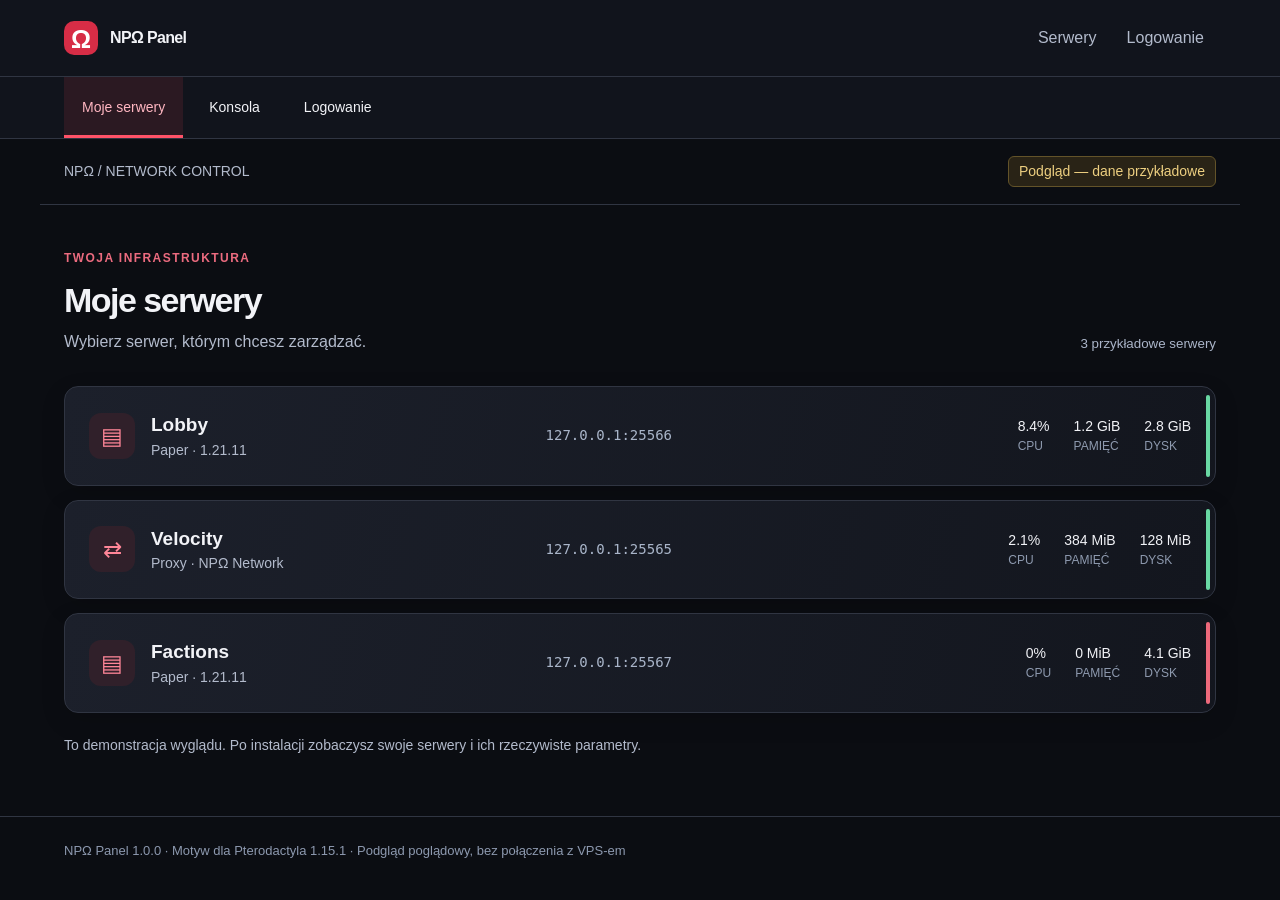
==== preview/index.html @ 843aedba "feat: add NPΩ theme, reversible installer and preview for Pterodactyl 1.15.1" ====
<!doctype html>
<html lang="pl"><head><meta charset="utf-8"><meta name="viewport" content="width=device-width,initial-scale=1"><title>NPΩ Panel — podgląd motywu</title><link rel="icon" href="../assets/logo.svg"><link rel="stylesheet" href="../assets/npomega.css">
<style>
*{box-sizing:border-box}body{margin:0;font-size:16px;line-height:1.5}a{color:inherit;text-decoration:none}button,input{font:inherit}button{cursor:pointer}.wrap{max-width:1200px;margin:auto;padding:0 24px}.top{display:flex;align-items:center;justify-content:space-between;gap:10px}.tools{display:flex;gap:6px;align-items:center}.tools a{padding:12px;color:#b3bbcc;border-radius:8px}#logo{min-width:max-content}#logo a{padding:0}.np-subnav>div{display:flex;gap:8px;align-items:stretch;overflow:auto;max-width:1200px;margin:auto;padding:0 24px}.np-subnav a{padding:20px 18px;white-space:nowrap}.demo{display:flex;justify-content:space-between;gap:12px;align-items:center;color:#b3bbcc;border-bottom:1px solid #303542;padding-top:17px;padding-bottom:17px;font-size:14px}.demo span{padding:4px 10px;border:1px solid #635329;border-radius:6px;color:#edcf80;background:#292316}main{padding-top:44px!important;padding-bottom:60px!important}.eyebrow{color:#ec6b7f;font-size:12px;letter-spacing:.12em;font-weight:700}h1{font-size:34px;letter-spacing:-.045em;margin:8px 0 4px}h2{font-size:19px;margin:0 0 18px}p{margin:0;color:#b3bbcc}.heading{margin-bottom:32px;display:flex;justify-content:space-between;align-items:end;gap:18px}.heading small{color:#abb5c9}.server{display:grid;grid-template-columns:1.4fr 1fr 1fr;gap:16px;align-items:center;position:relative}.identity{display:flex;gap:16px;align-items:center}.identity strong{display:block;font-size:19px;font-weight:650}.identity p{font-size:14px}.icon{font-size:23px}.status-bar{position:absolute;top:8px;bottom:8px;background:#69d8a3;border-radius:4px}.server .usage{display:flex;gap:24px;font-size:14px;justify-content:end}.usage span{display:block;color:#8e9aaf;font-size:12px}.address{font-family:monospace;font-size:14px;color:#a9b5c9}.note{font-size:14px;margin-top:22px}.console-layout{display:grid;grid-template-columns:1fr 280px;gap:20px}.terminal,.stats{border:1px solid #303542;border-radius:12px;background:#14171f;padding:22px}.terminal .bar{border-bottom:1px solid #303542;padding-bottom:16px;display:flex;justify-content:space-between;font-size:14px}.pill{color:#77d9aa}.terminal pre{white-space:pre-wrap;overflow-wrap:anywhere;font:14px/1.9 Consolas,monospace;color:#c6d0df;min-height:260px}.terminal pre em{font-style:normal;color:#75cfa1}.terminal input{width:100%;padding:12px}.stats div{padding:14px 0;border-bottom:1px solid #303542}.stats small{display:block;color:#9da9bd}.stats strong{font-size:22px}.controls{display:flex;gap:8px;margin-top:20px;flex-wrap:wrap}.controls button{padding:10px 16px;border:1px solid #41495a;border-radius:8px;background:#242936;color:#fff}.controls button:first-child{background:#b9233b;border-color:#d9465b}.np-auth{max-width:700px;margin:40px auto}.np-auth h2{text-align:center;margin-bottom:24px}.np-auth form>div{display:flex;align-items:center;padding:30px;gap:28px}.fields{flex:1}.fields label{display:block;margin-bottom:8px}.fields input{width:100%;padding:12px;margin-bottom:22px}.fields button{padding:12px;width:100%}.fields a{display:block;text-align:center;font-size:14px;margin-top:20px}footer{border-top:1px solid #303542;padding:24px;color:#8d99af;font-size:13px}.hidden{display:none!important}.np-auth p{text-align:center;font-size:13px;margin-top:20px}@media(max-width:720px){.wrap{padding-left:16px;padding-right:16px}.tools a{padding:8px;font-size:14px}.demo{align-items:start;font-size:12px}.server{grid-template-columns:1fr}.server .usage{justify-content:start}.address{padding-left:62px}.heading{align-items:start;flex-direction:column}h1{font-size:29px}.console-layout{grid-template-columns:1fr}.np-auth form>div{flex-direction:column;padding:24px}.fields{width:100%}.np-subnav>div{padding:0 8px}.np-subnav a{padding:18px 14px}}
</style></head><body>
<header class="bg-neutral-900"><div class="wrap top"><div id="logo"><a href="#servers">NPΩ Panel</a></div><div class="tools"><a href="#servers">Serwery</a><a href="#login">Logowanie</a></div></div></header>
<nav class="np-subnav" aria-label="Podgląd widoków"><div><a href="#servers" data-tab="servers" class="active">Moje serwery</a><a href="#console" data-tab="console">Konsola</a><a href="#login" data-tab="login">Logowanie</a></div></nav>
<div class="wrap demo"><div>NPΩ / NETWORK CONTROL</div><span>Podgląd — dane przykładowe</span></div>
<main class="wrap">
<section id="servers"><div class="heading"><div><div class="eyebrow">TWOJA INFRASTRUKTURA</div><h1>Moje serwery</h1><p>Wybierz serwer, którym chcesz zarządzać.</p></div><small>3 przykładowe serwery</small></div>
<a class="server" href="/server/demo-lobby" data-console><div class="identity"><div class="icon">▤</div><div><strong>Lobby</strong><p>Paper · 1.21.11</p></div></div><div class="address">127.0.0.1:25566</div><div class="usage"><div>8.4%<span>CPU</span></div><div>1.2 GiB<span>PAMIĘĆ</span></div><div>2.8 GiB<span>DYSK</span></div></div><div class="status-bar"></div></a>
<a class="server" href="/server/demo-velocity" data-console><div class="identity"><div class="icon">⇄</div><div><strong>Velocity</strong><p>Proxy · NPΩ Network</p></div></div><div class="address">127.0.0.1:25565</div><div class="usage"><div>2.1%<span>CPU</span></div><div>384 MiB<span>PAMIĘĆ</span></div><div>128 MiB<span>DYSK</span></div></div><div class="status-bar"></div></a>
<a class="server" href="/server/demo-factions" data-console><div class="identity"><div class="icon">▤</div><div><strong>Factions</strong><p>Paper · 1.21.11</p></div></div><div class="address">127.0.0.1:25567</div><div class="usage"><div>0%<span>CPU</span></div><div>0 MiB<span>PAMIĘĆ</span></div><div>4.1 GiB<span>DYSK</span></div></div><div class="status-bar" style="background:#ed697b"></div></a>
<p class="note">To demonstracja wyglądu. Po instalacji zobaczysz swoje serwery i ich rzeczywiste parametry.</p></section>
<section id="console" class="hidden"><div class="heading"><div><div class="eyebrow">PRZYKŁADOWY SERWER</div><h1>Lobby</h1><p>Konsola serwera</p></div><small>Paper 1.21.11 · 127.0.0.1:25566</small></div><div class="console-layout"><div class="terminal"><div class="bar"><strong>Konsola</strong><span class="pill">Przykładowy log</span></div><pre>[16:24:01 INFO]: Starting minecraft server
[16:24:02 INFO]: Loading server properties
[16:24:02 INFO]: Default game type: SURVIVAL
[16:24:03 INFO]: Preparing level "world"
[16:24:05 INFO]: <em>Done (3.824s)! For help, type "help"</em>
[16:24:05 INFO]: Server permissions file is empty</pre><input aria-label="Komenda — podgląd" placeholder="Podgląd — wysyłanie komend wyłączone" disabled><div class="controls"><button disabled>Uruchom</button><button disabled>Restart</button><button disabled>Zatrzymaj</button></div></div><aside class="stats"><h2>Zasoby przykładowe</h2><div><small>PROCESOR</small><strong>8.4%</strong></div><div><small>PAMIĘĆ RAM</small><strong>1.2 / 2 GiB</strong></div><div><small>DYSK</small><strong>2.8 / 10 GiB</strong></div><p class="note">Przyciski działają dopiero w Twoim Pterodactylu.</p></aside></div></section>
<section id="login" class="hidden"><div class="np-auth"><h2>Zaloguj się do NPΩ</h2><form><div><img src="../assets/logo.svg" data-np-brand alt="NPΩ Panel"><div class="fields"><label for="username">Nazwa użytkownika lub e-mail</label><input id="username" placeholder="Podgląd — formularz wyłączony" disabled><label for="password">Hasło</label><input id="password" type="password" disabled><button type="submit" disabled>Zaloguj się</button><a href="#login" aria-disabled="true">Nie pamiętasz hasła?</a></div></div></form><p>Pterodactyl Software · motyw NPΩ</p></div></section>
</main><footer><div class="wrap">NPΩ Panel 1.0.0 · Motyw dla Pterodactyla 1.15.1 · Podgląd poglądowy, bez połączenia z VPS-em</div></footer>
<script>function show(){const key=['servers','console','login'].includes(location.hash.slice(1))?location.hash.slice(1):'servers';document.querySelectorAll('main>section').forEach(s=>s.classList.toggle('hidden',s.id!==key));document.querySelectorAll('[data-tab]').forEach(a=>{a.classList.toggle('active',a.dataset.tab===key);if(a.dataset.tab===key)a.setAttribute('aria-current','page');else a.removeAttribute('aria-current');});}document.querySelectorAll('[data-console]').forEach(a=>a.addEventListener('click',e=>{e.preventDefault();location.hash='console';}));window.addEventListener('hashchange',show);show();</script>
</body></html>
---- assets/npomega.css ----
/* NPΩ Panel 1.0.0 · Pterodactyl 1.15.1 */
:root { --np-bg:#0b0d12; --np-panel:#14171f; --np-raised:#1b1f29; --np-line:#303542; --np-text:#f2f3f7; --np-muted:#b3bbcc; --np-red:#d72d46; --np-bright:#ff5268; color-scheme:dark; }
html body { background:var(--np-bg)!important; color:var(--np-text)!important; font-family:Inter,"Segoe UI",Arial,sans-serif; }
body { min-height:100vh; }
::selection { background:#962238; color:white; }
body a { text-underline-offset:4px; }
body :is(a,button,input,select,textarea):focus-visible { outline:2px solid #ff7586!important; outline-offset:3px!important; }
body :is(button,[type=submit],a) { -webkit-tap-highlight-color:transparent; }
body button:disabled { opacity:.5; cursor:not-allowed; }
#logo a { color:var(--np-text)!important; font-weight:750; letter-spacing:-.04em; display:inline-flex; align-items:center; gap:12px; }
#logo a::before { content:'Ω'; display:inline-grid; place-items:center; width:34px; height:34px; border-radius:10px; background:var(--np-red); color:white; font-size:25px; font-weight:700; letter-spacing:0; }
body .bg-neutral-900:has(#logo) { background:#11141c!important; border-bottom:1px solid var(--np-line); box-shadow:0 3px 0 #a81d34!important; }
body .bg-neutral-900:has(#logo)>div { min-height:76px; }
body .bg-neutral-900:has(#logo) a.active { box-shadow:inset 0 -3px var(--np-bright)!important; }
body .bg-neutral-900:has(#logo) :is(a,button):hover { background:#20232d; }
body .np-subnav { background:#11141c!important; border-bottom:1px solid var(--np-line); box-shadow:none!important; }
body .np-subnav>div { min-height:60px; }
body .np-subnav a { font-size:14px; }
body .np-subnav a.active { background:#2b1922; color:#ffb6c1!important; box-shadow:inset 0 -3px var(--np-bright)!important; }
body a[href^='/server/']:has(>.status-bar) { background:linear-gradient(105deg,#1c202b,#13161e)!important; border:1px solid var(--np-line); border-radius:14px; padding:24px; margin-bottom:14px; box-shadow:0 8px 24px #0002; transition:border-color .15s,transform .15s; }
body a[href^='/server/']:has(>.status-bar):hover { border-color:#a8495a; transform:translateY(-2px); }
body a[href^='/server/']:has(>.status-bar) .icon { display:grid; place-items:center; min-width:46px; height:46px; border-radius:12px; background:#30202a; color:#ff8698; }
body a[href^='/server/']:has(>.status-bar)>.status-bar { width:4px; right:5px; }
body :is(input:not([type=checkbox]):not([type=radio]):not([type=file]),select,textarea):not(.xterm-helper-textarea) { background:#10131a!important; color:var(--np-text)!important; border:1px solid #41495a!important; border-radius:8px; }
body input::placeholder,body textarea::placeholder { color:#9aa5b9!important; opacity:1; }
body input[type=checkbox],body input[type=radio] { accent-color:var(--np-red); }
body .np-auth h2 { color:var(--np-text)!important; font-size:28px; font-weight:700; letter-spacing:-.035em; }
body .np-auth form>div:has(img) { background:var(--np-panel)!important; border:1px solid var(--np-line); border-top:3px solid var(--np-red); border-radius:18px; box-shadow:0 28px 90px #0007!important; }
body .np-auth label { color:#d6dbe7!important; font-size:14px!important; }
body .np-auth form button[type=submit] { background:var(--np-red)!important; color:white!important; border:1px solid #ec5268!important; border-radius:8px; font-weight:700; }
body .np-auth form button[type=submit]:hover { background:#b9233b!important; }
body .np-auth a { color:#d2a7b4!important; }
body .np-auth img[data-np-brand] { width:180px; max-width:100%; }
body .np-auth p { color:var(--np-muted); }
/* Legacy administration: preserve status/alert colours and layout behaviour. */
body.skin-blue .main-header .logo,body.skin-blue .main-header .navbar { background:#13161f!important; }
body.skin-blue .main-header { border-bottom:2px solid var(--np-red); }
body.skin-blue .main-header .logo { font-weight:750; letter-spacing:-.04em; }
body.skin-blue .main-header .logo span::before { content:'Ω'; color:#ff6076; margin-right:10px; }
body.skin-blue :is(.main-sidebar,.left-side) { background:#10131a; }
body.skin-blue .sidebar-menu>li.header { background:#10131a; color:#939eb4; font-size:12px; letter-spacing:.06em; padding:22px 18px 10px; }
body.skin-blue .sidebar a { color:#bac3d6; font-size:14px; }
body.skin-blue .sidebar-menu>li>a { padding:14px 18px; }
body.skin-blue .sidebar-menu>li:is(.active,:hover)>a { background:#291b25; color:#fff; border-left-color:var(--np-bright); }
body.skin-blue :is(.content-wrapper,.right-side) { background:var(--np-bg); }
body.skin-blue .content { padding:20px; }
body.skin-blue .content-header { padding:28px 20px 8px; }
body.skin-blue .content-header>h1 { font-weight:700; }
body.skin-blue .content-header>h1>small { color:var(--np-muted); }
body.skin-blue .box { background:var(--np-panel); border:1px solid var(--np-line); border-radius:12px; box-shadow:0 8px 24px #0002; }
body.skin-blue .box.box-primary { border-top:3px solid var(--np-red); }
body.skin-blue :is(.box-header,.box-body,.box-footer) { color:var(--np-text); }
body.skin-blue :is(.box-header.with-border,.box-footer) { border-color:var(--np-line); }
body.skin-blue .box-footer { background:#11151d; border-radius:0 0 12px 12px; }
body.skin-blue :is(.table>thead>tr>th,.table>tbody>tr>td,.table>tbody>tr>th) { border-color:var(--np-line); }
body.skin-blue .table-hover>tbody>tr:hover,body.skin-blue .table-striped>tbody>tr:nth-of-type(odd) { background:#20242e; }
body.skin-blue .table a { color:#ff9eb0; }
body.skin-blue :is(.help-block,.text-muted) { color:var(--np-muted); }
body.skin-blue .btn { border-radius:7px; }
body.skin-blue .btn-primary { background:#b9233b; border-color:#d9465b; color:white; }
body.skin-blue .btn-primary:hover { background:#9d1e33; }
body.skin-blue .btn-default { background:#262c38; border-color:#50596c; color:#fff; }
body.skin-blue :is(.modal-content,.dropdown-menu,.nav-tabs-custom) { background:var(--np-panel); color:var(--np-text); border:1px solid var(--np-line); }
body.skin-blue :is(.modal-header,.modal-footer,.nav-tabs-custom>.nav-tabs) { border-color:var(--np-line); }
body.skin-blue .nav-tabs-custom>.nav-tabs>li.active { border-top-color:var(--np-red); }
body.skin-blue .nav-tabs-custom>.nav-tabs>li>a { color:#c5cede; }
body.skin-blue .nav-tabs-custom>.nav-tabs>li.active>a,body.skin-blue .nav-tabs-custom>.tab-content { background:var(--np-panel); color:white; border-color:var(--np-line); }
body.skin-blue .dropdown-menu>li>a { color:#d8deea; }
body.skin-blue .dropdown-menu>li>a:hover { background:#303644; }
body.skin-blue :is(.select2-container--default .select2-selection--single,.select2-dropdown,.input-group-addon,.well,.list-group-item) { background:#161b24; color:#e2e7ef; border-color:var(--np-line); }
body.skin-blue .select2-container--default .select2-selection--single .select2-selection__rendered { color:#e2e7ef; }
body.skin-blue .main-footer { background:#11141c; border-color:var(--np-line); color:var(--np-muted); }
body.skin-blue .main-footer a { color:#ff9eb0; }
body.skin-blue .breadcrumb>li>a { color:#c1cadb; }
body.skin-blue .pagination>li>a,body.skin-blue .pagination>li>span { background:#1b202b; border-color:var(--np-line); color:#dce2ec; }
body.skin-blue .pagination>.active>a { background:#b9233b; border-color:#b9233b; }
@media(max-width:640px) {
  body .bg-neutral-900:has(#logo)>div { min-height:66px; }
  #logo a { font-size:18px; gap:7px; padding-left:12px; }
  #logo a::before { width:28px; height:28px; font-size:21px; }
  body .bg-neutral-900:has(#logo) #logo+div>a,body .bg-neutral-900:has(#logo) #logo+div>button,body .bg-neutral-900:has(#logo) .navigation-link { padding-left:11px!important; padding-right:11px!important; }
  body a[href^='/server/']:has(>.status-bar) { padding:18px; }
  body .np-auth img[data-np-brand] { width:110px; }
  body.skin-blue .content { padding:12px; }
}
@media(prefers-reduced-motion:reduce) { body a[href^='/server/']:has(>.status-bar) { transition:none; transform:none!important; } }
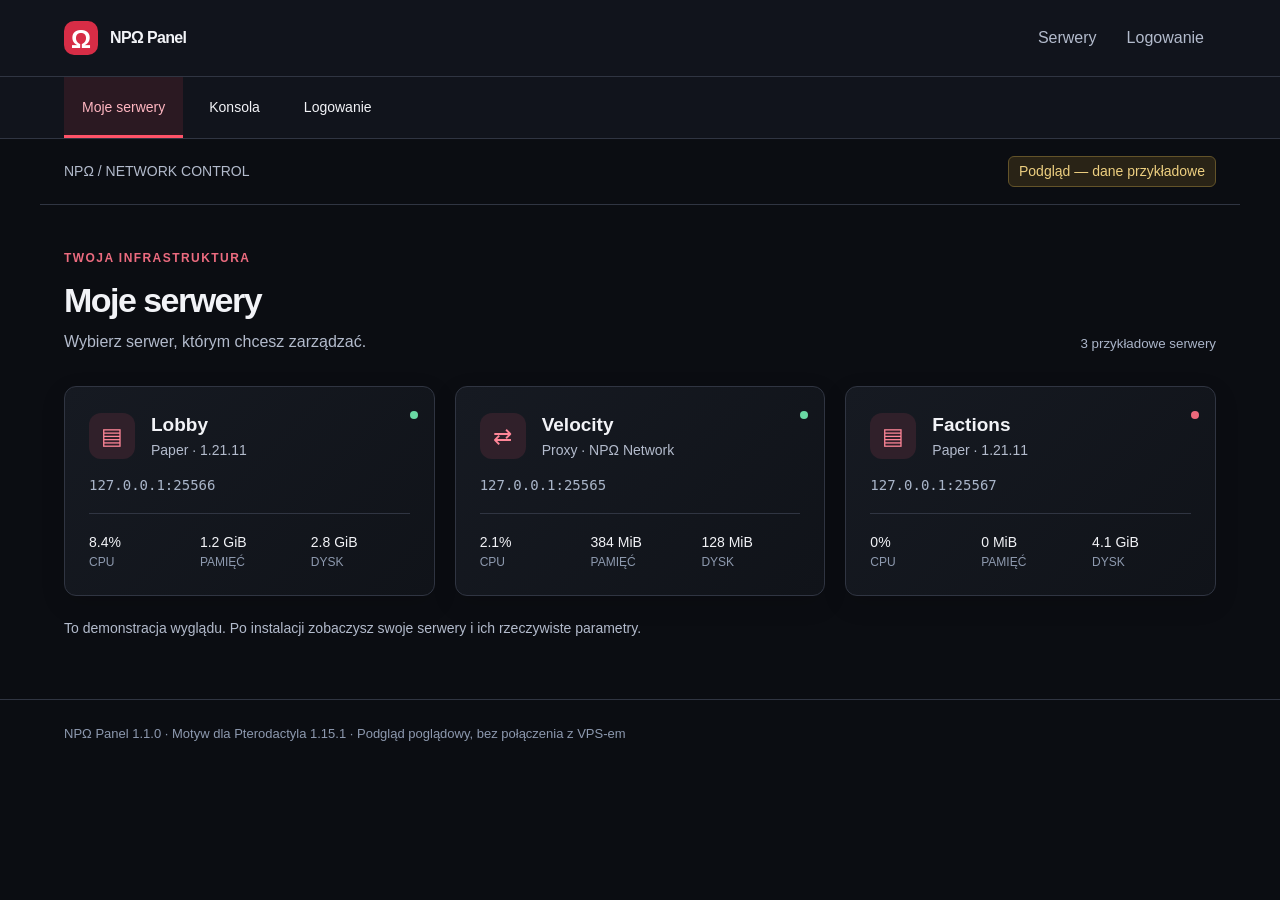
==== commit e9c58134: "feat: arrange live server cards in a responsive three-column grid" ====
--- a/preview/index.html
+++ b/preview/index.html
@@ -8,10 +8,10 @@
 <div class="wrap demo"><div>NPΩ / NETWORK CONTROL</div><span>Podgląd — dane przykładowe</span></div>
 <main class="wrap">
 <section id="servers"><div class="heading"><div><div class="eyebrow">TWOJA INFRASTRUKTURA</div><h1>Moje serwery</h1><p>Wybierz serwer, którym chcesz zarządzać.</p></div><small>3 przykładowe serwery</small></div>
-<a class="server" href="/server/demo-lobby" data-console><div class="identity"><div class="icon">▤</div><div><strong>Lobby</strong><p>Paper · 1.21.11</p></div></div><div class="address">127.0.0.1:25566</div><div class="usage"><div>8.4%<span>CPU</span></div><div>1.2 GiB<span>PAMIĘĆ</span></div><div>2.8 GiB<span>DYSK</span></div></div><div class="status-bar"></div></a>
+<div class="server-grid"><a class="server" href="/server/demo-lobby" data-console><div class="identity"><div class="icon">▤</div><div><strong>Lobby</strong><p>Paper · 1.21.11</p></div></div><div class="address">127.0.0.1:25566</div><div class="usage"><div>8.4%<span>CPU</span></div><div>1.2 GiB<span>PAMIĘĆ</span></div><div>2.8 GiB<span>DYSK</span></div></div><div class="status-bar"></div></a>
 <a class="server" href="/server/demo-velocity" data-console><div class="identity"><div class="icon">⇄</div><div><strong>Velocity</strong><p>Proxy · NPΩ Network</p></div></div><div class="address">127.0.0.1:25565</div><div class="usage"><div>2.1%<span>CPU</span></div><div>384 MiB<span>PAMIĘĆ</span></div><div>128 MiB<span>DYSK</span></div></div><div class="status-bar"></div></a>
 <a class="server" href="/server/demo-factions" data-console><div class="identity"><div class="icon">▤</div><div><strong>Factions</strong><p>Paper · 1.21.11</p></div></div><div class="address">127.0.0.1:25567</div><div class="usage"><div>0%<span>CPU</span></div><div>0 MiB<span>PAMIĘĆ</span></div><div>4.1 GiB<span>DYSK</span></div></div><div class="status-bar" style="background:#ed697b"></div></a>
-<p class="note">To demonstracja wyglądu. Po instalacji zobaczysz swoje serwery i ich rzeczywiste parametry.</p></section>
+</div><p class="note">To demonstracja wyglądu. Po instalacji zobaczysz swoje serwery i ich rzeczywiste parametry.</p></section>
 <section id="console" class="hidden"><div class="heading"><div><div class="eyebrow">PRZYKŁADOWY SERWER</div><h1>Lobby</h1><p>Konsola serwera</p></div><small>Paper 1.21.11 · 127.0.0.1:25566</small></div><div class="console-layout"><div class="terminal"><div class="bar"><strong>Konsola</strong><span class="pill">Przykładowy log</span></div><pre>[16:24:01 INFO]: Starting minecraft server
 [16:24:02 INFO]: Loading server properties
 [16:24:02 INFO]: Default game type: SURVIVAL
@@ -19,6 +19,6 @@
 [16:24:05 INFO]: <em>Done (3.824s)! For help, type "help"</em>
 [16:24:05 INFO]: Server permissions file is empty</pre><input aria-label="Komenda — podgląd" placeholder="Podgląd — wysyłanie komend wyłączone" disabled><div class="controls"><button disabled>Uruchom</button><button disabled>Restart</button><button disabled>Zatrzymaj</button></div></div><aside class="stats"><h2>Zasoby przykładowe</h2><div><small>PROCESOR</small><strong>8.4%</strong></div><div><small>PAMIĘĆ RAM</small><strong>1.2 / 2 GiB</strong></div><div><small>DYSK</small><strong>2.8 / 10 GiB</strong></div><p class="note">Przyciski działają dopiero w Twoim Pterodactylu.</p></aside></div></section>
 <section id="login" class="hidden"><div class="np-auth"><h2>Zaloguj się do NPΩ</h2><form><div><img src="../assets/logo.svg" data-np-brand alt="NPΩ Panel"><div class="fields"><label for="username">Nazwa użytkownika lub e-mail</label><input id="username" placeholder="Podgląd — formularz wyłączony" disabled><label for="password">Hasło</label><input id="password" type="password" disabled><button type="submit" disabled>Zaloguj się</button><a href="#login" aria-disabled="true">Nie pamiętasz hasła?</a></div></div></form><p>Pterodactyl Software · motyw NPΩ</p></div></section>
-</main><footer><div class="wrap">NPΩ Panel 1.0.0 · Motyw dla Pterodactyla 1.15.1 · Podgląd poglądowy, bez połączenia z VPS-em</div></footer>
+</main><footer><div class="wrap">NPΩ Panel 1.1.0 · Motyw dla Pterodactyla 1.15.1 · Podgląd poglądowy, bez połączenia z VPS-em</div></footer>
 <script>function show(){const key=['servers','console','login'].includes(location.hash.slice(1))?location.hash.slice(1):'servers';document.querySelectorAll('main>section').forEach(s=>s.classList.toggle('hidden',s.id!==key));document.querySelectorAll('[data-tab]').forEach(a=>{a.classList.toggle('active',a.dataset.tab===key);if(a.dataset.tab===key)a.setAttribute('aria-current','page');else a.removeAttribute('aria-current');});}document.querySelectorAll('[data-console]').forEach(a=>a.addEventListener('click',e=>{e.preventDefault();location.hash='console';}));window.addEventListener('hashchange',show);show();</script>
 </body></html>
--- a/assets/npomega.css
+++ b/assets/npomega.css
@@ -1,4 +1,4 @@
-/* NPΩ Panel 1.0.0 · Pterodactyl 1.15.1 */
+/* NPΩ Panel 1.1.0 · Pterodactyl 1.15.1 */
 :root { --np-bg:#0b0d12; --np-panel:#14171f; --np-raised:#1b1f29; --np-line:#303542; --np-text:#f2f3f7; --np-muted:#b3bbcc; --np-red:#d72d46; --np-bright:#ff5268; color-scheme:dark; }
 html body { background:var(--np-bg)!important; color:var(--np-text)!important; font-family:Inter,"Segoe UI",Arial,sans-serif; }
 body { min-height:100vh; }
@@ -84,3 +84,100 @@
   body.skin-blue .content { padding:12px; }
 }
 @media(prefers-reduced-motion:reduce) { body a[href^='/server/']:has(>.status-bar) { transition:none; transform:none!important; } }
+
+/* Dashboard cards: original React links, data and pagination remain in place. */
+body div:has(>a[href^='/server/']>.status-bar) {
+  display:grid!important;
+  grid-template-columns:repeat(3,minmax(0,1fr));
+  gap:20px;
+  align-items:stretch;
+}
+body div:has(>a[href^='/server/']>.status-bar)>:not(a[href^='/server/']:has(>.status-bar)) {
+  grid-column:1 / -1;
+  min-width:0;
+}
+body a[href^='/server/']:has(>.status-bar) {
+  display:grid!important;
+  grid-template-columns:minmax(0,1fr)!important;
+  grid-template-rows:auto auto 1fr;
+  gap:14px;
+  min-width:0;
+  padding:24px!important;
+  margin:0!important;
+  background:linear-gradient(135deg,#161a22,#101319)!important;
+  border-radius:12px;
+}
+body a[href^='/server/']:has(>.status-bar):is(:hover,:focus-visible) {
+  border-color:var(--np-bright);
+  box-shadow:0 0 24px #d72d4615;
+}
+body a[href^='/server/']:has(>.status-bar)>div:not(.status-bar) {
+  grid-column:1 / -1!important;
+  min-width:0;
+  margin-left:0!important;
+}
+body a[href^='/server/']:has(>.status-bar)>div:first-child {
+  display:flex!important;
+  padding-right:16px;
+  align-items:center;
+}
+body a[href^='/server/']:has(>.status-bar)>div:first-child>div:last-child { min-width:0; }
+body a[href^='/server/']:has(>.status-bar)>div:first-child>div:last-child>p:first-child {
+  font-family:Georgia,"Times New Roman",serif;
+  font-size:24px;
+  line-height:1.25;
+  font-weight:700;
+  color:#f5f5f8;
+  overflow-wrap:anywhere;
+}
+body a[href^='/server/']:has(>.status-bar)>div:nth-child(2) {
+  display:block!important;
+  padding-left:0;
+  font-size:14px;
+  overflow-wrap:anywhere;
+}
+body a[href^='/server/']:has(>.status-bar)>div:nth-child(2)>div { justify-content:flex-start!important; }
+body a[href^='/server/']:has(>.status-bar)>div:nth-child(2) p { min-width:0; overflow-wrap:anywhere; }
+body a[href^='/server/']:has(>.status-bar)>div:nth-child(3) {
+  display:grid!important;
+  grid-template-columns:repeat(3,minmax(0,1fr));
+  gap:12px;
+  border-top:1px solid var(--np-line);
+  padding-top:18px;
+  margin-top:3px;
+  align-items:start;
+}
+body a[href^='/server/']:has(>.status-bar)>div:nth-child(3)>div {
+  display:block!important;
+  min-width:0;
+  margin-left:0!important;
+}
+body a[href^='/server/']:has(>.status-bar)>div:nth-child(3)>div:only-child { grid-column:1 / -1; }
+body a[href^='/server/']:has(>.status-bar)>div:nth-child(3)>div>div { justify-content:flex-start!important; }
+body a[href^='/server/']:has(>.status-bar)>div:nth-child(3) p { text-align:left!important; overflow-wrap:anywhere; font-size:13px; }
+body a[href^='/server/']:has(>.status-bar)>div:nth-child(3)>div:has(svg[data-icon])::before {
+  display:block;
+  margin-bottom:10px;
+  font:600 12px/1.4 "Segoe UI",sans-serif;
+  letter-spacing:.07em;
+  color:#b3bbcc;
+}
+body a[href^='/server/']:has(>.status-bar)>div:nth-child(3)>div:has(svg[data-icon='microchip'])::before { content:'CPU'; }
+body a[href^='/server/']:has(>.status-bar)>div:nth-child(3)>div:has(svg[data-icon='memory'])::before { content:'RAM'; }
+body a[href^='/server/']:has(>.status-bar)>div:nth-child(3)>div:has(svg[data-icon='hdd'])::before { content:'DYSK'; }
+body a[href^='/server/']:has(>.status-bar)>.status-bar {
+  top:24px;
+  right:16px;
+  bottom:auto;
+  width:8px!important;
+  height:8px!important;
+  border-radius:50%;
+  opacity:1!important;
+}
+@media(min-width:641px) and (max-width:1000px) {
+  body div:has(>a[href^='/server/']>.status-bar) { grid-template-columns:repeat(2,minmax(0,1fr)); }
+}
+@media(max-width:640px) {
+  body div:has(>a[href^='/server/']>.status-bar) { grid-template-columns:minmax(0,1fr); gap:14px; }
+  body a[href^='/server/']:has(>.status-bar) { padding:20px!important; }
+}
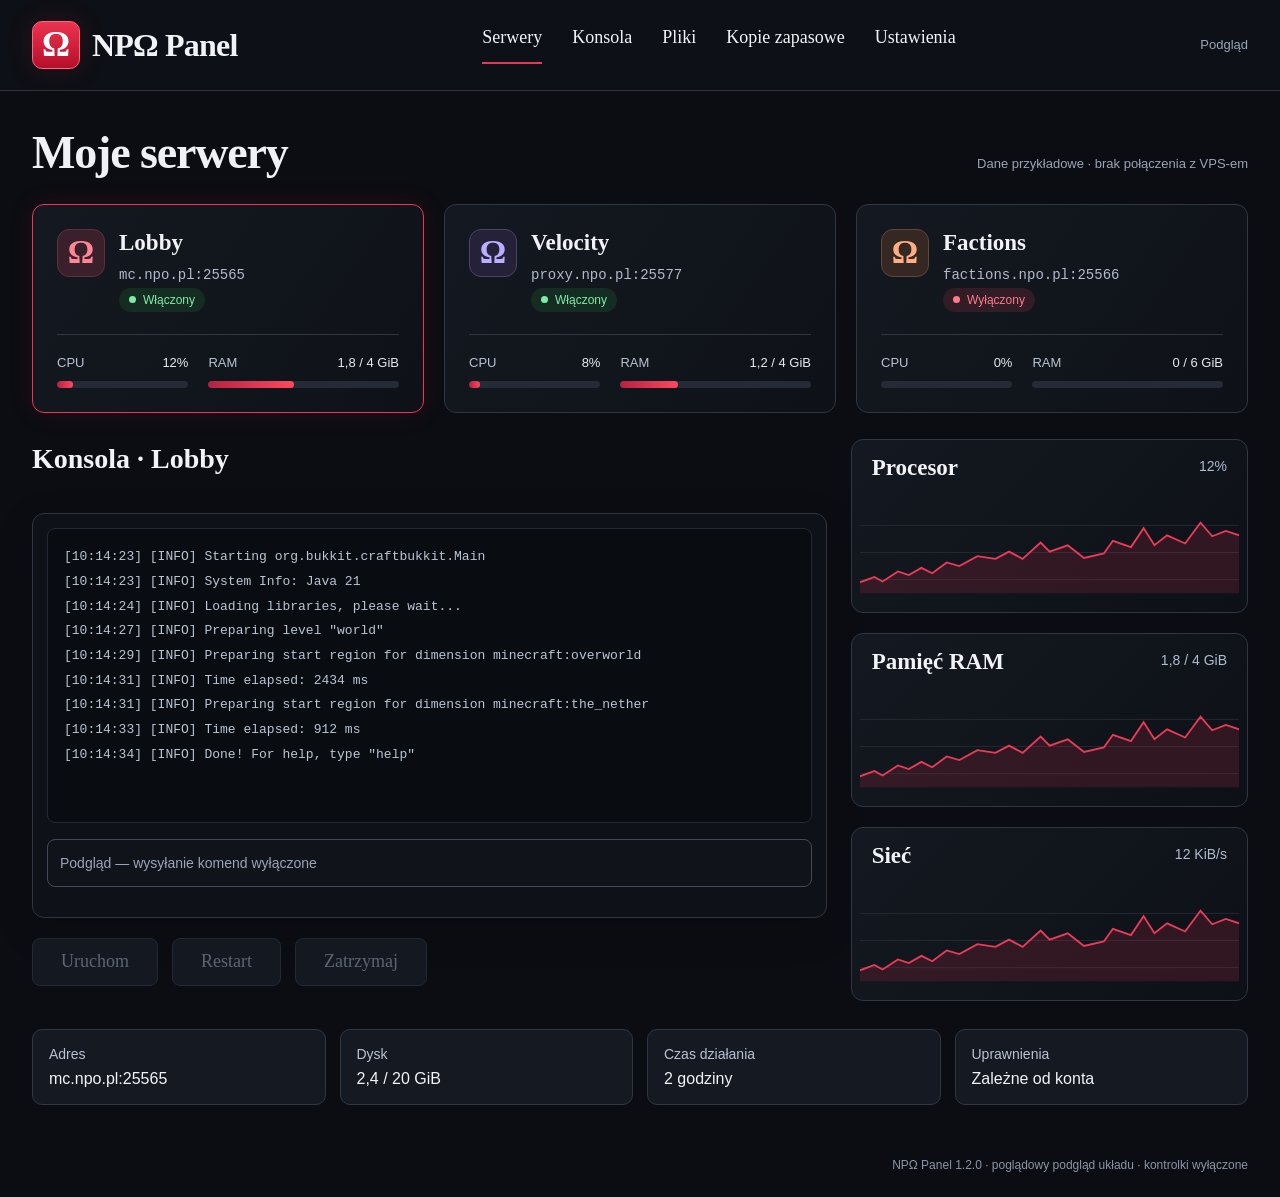
==== commit b173a203: "Restore concept layout with live server cards and expand Polish interface translations" ====
--- a/preview/index.html
+++ b/preview/index.html
@@ -1,24 +1,11 @@
-<!doctype html>
-<html lang="pl"><head><meta charset="utf-8"><meta name="viewport" content="width=device-width,initial-scale=1"><title>NPΩ Panel — podgląd motywu</title><link rel="icon" href="../assets/logo.svg"><link rel="stylesheet" href="../assets/npomega.css">
-<style>
-*{box-sizing:border-box}body{margin:0;font-size:16px;line-height:1.5}a{color:inherit;text-decoration:none}button,input{font:inherit}button{cursor:pointer}.wrap{max-width:1200px;margin:auto;padding:0 24px}.top{display:flex;align-items:center;justify-content:space-between;gap:10px}.tools{display:flex;gap:6px;align-items:center}.tools a{padding:12px;color:#b3bbcc;border-radius:8px}#logo{min-width:max-content}#logo a{padding:0}.np-subnav>div{display:flex;gap:8px;align-items:stretch;overflow:auto;max-width:1200px;margin:auto;padding:0 24px}.np-subnav a{padding:20px 18px;white-space:nowrap}.demo{display:flex;justify-content:space-between;gap:12px;align-items:center;color:#b3bbcc;border-bottom:1px solid #303542;padding-top:17px;padding-bottom:17px;font-size:14px}.demo span{padding:4px 10px;border:1px solid #635329;border-radius:6px;color:#edcf80;background:#292316}main{padding-top:44px!important;padding-bottom:60px!important}.eyebrow{color:#ec6b7f;font-size:12px;letter-spacing:.12em;font-weight:700}h1{font-size:34px;letter-spacing:-.045em;margin:8px 0 4px}h2{font-size:19px;margin:0 0 18px}p{margin:0;color:#b3bbcc}.heading{margin-bottom:32px;display:flex;justify-content:space-between;align-items:end;gap:18px}.heading small{color:#abb5c9}.server{display:grid;grid-template-columns:1.4fr 1fr 1fr;gap:16px;align-items:center;position:relative}.identity{display:flex;gap:16px;align-items:center}.identity strong{display:block;font-size:19px;font-weight:650}.identity p{font-size:14px}.icon{font-size:23px}.status-bar{position:absolute;top:8px;bottom:8px;background:#69d8a3;border-radius:4px}.server .usage{display:flex;gap:24px;font-size:14px;justify-content:end}.usage span{display:block;color:#8e9aaf;font-size:12px}.address{font-family:monospace;font-size:14px;color:#a9b5c9}.note{font-size:14px;margin-top:22px}.console-layout{display:grid;grid-template-columns:1fr 280px;gap:20px}.terminal,.stats{border:1px solid #303542;border-radius:12px;background:#14171f;padding:22px}.terminal .bar{border-bottom:1px solid #303542;padding-bottom:16px;display:flex;justify-content:space-between;font-size:14px}.pill{color:#77d9aa}.terminal pre{white-space:pre-wrap;overflow-wrap:anywhere;font:14px/1.9 Consolas,monospace;color:#c6d0df;min-height:260px}.terminal pre em{font-style:normal;color:#75cfa1}.terminal input{width:100%;padding:12px}.stats div{padding:14px 0;border-bottom:1px solid #303542}.stats small{display:block;color:#9da9bd}.stats strong{font-size:22px}.controls{display:flex;gap:8px;margin-top:20px;flex-wrap:wrap}.controls button{padding:10px 16px;border:1px solid #41495a;border-radius:8px;background:#242936;color:#fff}.controls button:first-child{background:#b9233b;border-color:#d9465b}.np-auth{max-width:700px;margin:40px auto}.np-auth h2{text-align:center;margin-bottom:24px}.np-auth form>div{display:flex;align-items:center;padding:30px;gap:28px}.fields{flex:1}.fields label{display:block;margin-bottom:8px}.fields input{width:100%;padding:12px;margin-bottom:22px}.fields button{padding:12px;width:100%}.fields a{display:block;text-align:center;font-size:14px;margin-top:20px}footer{border-top:1px solid #303542;padding:24px;color:#8d99af;font-size:13px}.hidden{display:none!important}.np-auth p{text-align:center;font-size:13px;margin-top:20px}@media(max-width:720px){.wrap{padding-left:16px;padding-right:16px}.tools a{padding:8px;font-size:14px}.demo{align-items:start;font-size:12px}.server{grid-template-columns:1fr}.server .usage{justify-content:start}.address{padding-left:62px}.heading{align-items:start;flex-direction:column}h1{font-size:29px}.console-layout{grid-template-columns:1fr}.np-auth form>div{flex-direction:column;padding:24px}.fields{width:100%}.np-subnav>div{padding:0 8px}.np-subnav a{padding:18px 14px}}
-</style></head><body>
-<header class="bg-neutral-900"><div class="wrap top"><div id="logo"><a href="#servers">NPΩ Panel</a></div><div class="tools"><a href="#servers">Serwery</a><a href="#login">Logowanie</a></div></div></header>
-<nav class="np-subnav" aria-label="Podgląd widoków"><div><a href="#servers" data-tab="servers" class="active">Moje serwery</a><a href="#console" data-tab="console">Konsola</a><a href="#login" data-tab="login">Logowanie</a></div></nav>
-<div class="wrap demo"><div>NPΩ / NETWORK CONTROL</div><span>Podgląd — dane przykładowe</span></div>
-<main class="wrap">
-<section id="servers"><div class="heading"><div><div class="eyebrow">TWOJA INFRASTRUKTURA</div><h1>Moje serwery</h1><p>Wybierz serwer, którym chcesz zarządzać.</p></div><small>3 przykładowe serwery</small></div>
-<div class="server-grid"><a class="server" href="/server/demo-lobby" data-console><div class="identity"><div class="icon">▤</div><div><strong>Lobby</strong><p>Paper · 1.21.11</p></div></div><div class="address">127.0.0.1:25566</div><div class="usage"><div>8.4%<span>CPU</span></div><div>1.2 GiB<span>PAMIĘĆ</span></div><div>2.8 GiB<span>DYSK</span></div></div><div class="status-bar"></div></a>
-<a class="server" href="/server/demo-velocity" data-console><div class="identity"><div class="icon">⇄</div><div><strong>Velocity</strong><p>Proxy · NPΩ Network</p></div></div><div class="address">127.0.0.1:25565</div><div class="usage"><div>2.1%<span>CPU</span></div><div>384 MiB<span>PAMIĘĆ</span></div><div>128 MiB<span>DYSK</span></div></div><div class="status-bar"></div></a>
-<a class="server" href="/server/demo-factions" data-console><div class="identity"><div class="icon">▤</div><div><strong>Factions</strong><p>Paper · 1.21.11</p></div></div><div class="address">127.0.0.1:25567</div><div class="usage"><div>0%<span>CPU</span></div><div>0 MiB<span>PAMIĘĆ</span></div><div>4.1 GiB<span>DYSK</span></div></div><div class="status-bar" style="background:#ed697b"></div></a>
-</div><p class="note">To demonstracja wyglądu. Po instalacji zobaczysz swoje serwery i ich rzeczywiste parametry.</p></section>
-<section id="console" class="hidden"><div class="heading"><div><div class="eyebrow">PRZYKŁADOWY SERWER</div><h1>Lobby</h1><p>Konsola serwera</p></div><small>Paper 1.21.11 · 127.0.0.1:25566</small></div><div class="console-layout"><div class="terminal"><div class="bar"><strong>Konsola</strong><span class="pill">Przykładowy log</span></div><pre>[16:24:01 INFO]: Starting minecraft server
-[16:24:02 INFO]: Loading server properties
-[16:24:02 INFO]: Default game type: SURVIVAL
-[16:24:03 INFO]: Preparing level "world"
-[16:24:05 INFO]: <em>Done (3.824s)! For help, type "help"</em>
-[16:24:05 INFO]: Server permissions file is empty</pre><input aria-label="Komenda — podgląd" placeholder="Podgląd — wysyłanie komend wyłączone" disabled><div class="controls"><button disabled>Uruchom</button><button disabled>Restart</button><button disabled>Zatrzymaj</button></div></div><aside class="stats"><h2>Zasoby przykładowe</h2><div><small>PROCESOR</small><strong>8.4%</strong></div><div><small>PAMIĘĆ RAM</small><strong>1.2 / 2 GiB</strong></div><div><small>DYSK</small><strong>2.8 / 10 GiB</strong></div><p class="note">Przyciski działają dopiero w Twoim Pterodactylu.</p></aside></div></section>
-<section id="login" class="hidden"><div class="np-auth"><h2>Zaloguj się do NPΩ</h2><form><div><img src="../assets/logo.svg" data-np-brand alt="NPΩ Panel"><div class="fields"><label for="username">Nazwa użytkownika lub e-mail</label><input id="username" placeholder="Podgląd — formularz wyłączony" disabled><label for="password">Hasło</label><input id="password" type="password" disabled><button type="submit" disabled>Zaloguj się</button><a href="#login" aria-disabled="true">Nie pamiętasz hasła?</a></div></div></form><p>Pterodactyl Software · motyw NPΩ</p></div></section>
-</main><footer><div class="wrap">NPΩ Panel 1.1.0 · Motyw dla Pterodactyla 1.15.1 · Podgląd poglądowy, bez połączenia z VPS-em</div></footer>
-<script>function show(){const key=['servers','console','login'].includes(location.hash.slice(1))?location.hash.slice(1):'servers';document.querySelectorAll('main>section').forEach(s=>s.classList.toggle('hidden',s.id!==key));document.querySelectorAll('[data-tab]').forEach(a=>{a.classList.toggle('active',a.dataset.tab===key);if(a.dataset.tab===key)a.setAttribute('aria-current','page');else a.removeAttribute('aria-current');});}document.querySelectorAll('[data-console]').forEach(a=>a.addEventListener('click',e=>{e.preventDefault();location.hash='console';}));window.addEventListener('hashchange',show);show();</script>
-</body></html>
+<!doctype html><html lang="pl"><head><meta charset="utf-8"><meta name="viewport" content="width=device-width,initial-scale=1"><title>NPΩ Panel — podgląd 1.2.0</title><link rel="stylesheet" href="../assets/npomega.css"><style>
+*{box-sizing:border-box}body{margin:0}a{color:inherit;text-decoration:none}.np-topbar-inner{margin:auto;display:flex;align-items:center;justify-content:space-between;gap:20px}.demo-nav{display:flex;gap:30px;font-family:Georgia,serif;font-size:18px}.demo-nav span:first-child{border-bottom:2px solid #ef3553;padding-bottom:14px}.demo-note{color:#99a5b9;font:13px/1.5 'Segoe UI',sans-serif}.np-console-name h1{margin:0}.np-console-power>div{display:flex;gap:14px}.np-console-power button{padding:12px 28px}.np-console-terminal{display:block}.np-console-terminal pre{font:13px/1.9 Consolas,monospace;white-space:pre-wrap;overflow-wrap:anywhere;color:#bac5d5;background:#090d12;padding:16px;border:1px solid #222a35;border-radius:8px;margin:0 0 16px;min-height:295px}.np-console-terminal input{width:100%;padding:12px;background:#0b1017;color:#abb6c9;border:1px solid #303542}.np-console-graphs h3{margin:0 12px 14px}.np-console-graphs small{float:right;font:14px/2 'Segoe UI',sans-serif;color:#aebbd0}.np-console-graphs svg{width:100%;height:100px}.np-console-details{padding:0}.np-console-details>div{padding:16px}.np-console-details p{margin:0 0 8px}footer{padding:25px 32px;text-align:right;color:#8996aa;font:12px 'Segoe UI',sans-serif}@media(max-width:800px){.demo-nav{display:none}.np-console-power button{padding:12px 16px}.np-console-terminal pre{font-size:12px}.np-shelf-heading{flex-wrap:wrap}}
+</style></head><body><header class="np-topbar"><div class="np-topbar-inner"><div id="logo"><a href="#podglad">NPΩ Panel</a></div><nav class="demo-nav" aria-label="Podgląd menu"><span>Serwery</span><span>Konsola</span><span>Pliki</span><span>Kopie zapasowe</span><span>Ustawienia</span></nav><span class="demo-note">Podgląd</span></div></header><section id="np-server-shelf"><div class="np-shelf-heading"><h1>Moje serwery</h1><span class="demo-note">Dane przykładowe · brak połączenia z VPS-em</span></div><div class="np-live-cards"><a href="#podglad" class="np-live-card is-selected" data-state="running"><div class="np-card-heading"><span class="np-server-mark">Ω</span><div class="np-card-identity"><h2>Lobby</h2><p class="np-address">mc.npo.pl:25565</p></div><span class="np-server-status">Włączony</span></div><div class="np-card-stats"><div class="np-card-metric"><div><span>CPU</span><strong>12%</strong></div><div class="np-meter"><span style="width:12%"></span></div></div><div class="np-card-metric"><div><span>RAM</span><strong>1,8 / 4 GiB</strong></div><div class="np-meter"><span style="width:45%"></span></div></div></div></a><a href="#podglad" class="np-live-card " data-state="running"><div class="np-card-heading"><span class="np-server-mark">Ω</span><div class="np-card-identity"><h2>Velocity</h2><p class="np-address">proxy.npo.pl:25577</p></div><span class="np-server-status">Włączony</span></div><div class="np-card-stats"><div class="np-card-metric"><div><span>CPU</span><strong>8%</strong></div><div class="np-meter"><span style="width:8%"></span></div></div><div class="np-card-metric"><div><span>RAM</span><strong>1,2 / 4 GiB</strong></div><div class="np-meter"><span style="width:30%"></span></div></div></div></a><a href="#podglad" class="np-live-card " data-state="offline"><div class="np-card-heading"><span class="np-server-mark">Ω</span><div class="np-card-identity"><h2>Factions</h2><p class="np-address">factions.npo.pl:25566</p></div><span class="np-server-status">Wyłączony</span></div><div class="np-card-stats"><div class="np-card-metric"><div><span>CPU</span><strong>0%</strong></div><div class="np-meter"><span style="width:0%"></span></div></div><div class="np-card-metric"><div><span>RAM</span><strong>0 / 6 GiB</strong></div><div class="np-meter"><span style="width:0%"></span></div></div></div></a></div></section><main id="podglad" class="np-console-page"><div class="np-console-header"><div class="np-console-name"><h1>Lobby</h1></div><div class="np-console-power"><div><button disabled>Uruchom</button><button disabled>Restart</button><button disabled>Zatrzymaj</button></div></div></div><div class="np-console-main"><div class="np-console-terminal"><pre>[10:14:23] [INFO] Starting org.bukkit.craftbukkit.Main
+[10:14:23] [INFO] System Info: Java 21
+[10:14:24] [INFO] Loading libraries, please wait...
+[10:14:27] [INFO] Preparing level "world"
+[10:14:29] [INFO] Preparing start region for dimension minecraft:overworld
+[10:14:31] [INFO] Time elapsed: 2434 ms
+[10:14:31] [INFO] Preparing start region for dimension minecraft:the_nether
+[10:14:33] [INFO] Time elapsed: 912 ms
+[10:14:34] [INFO] Done! For help, type "help"</pre><input disabled aria-label="Komenda — podgląd" placeholder="Podgląd — wysyłanie komend wyłączone"></div><div class="np-console-details"><div><p>Adres</p>mc.npo.pl:25565</div><div><p>Dysk</p>2,4 / 20 GiB</div><div><p>Czas działania</p>2 godziny</div><div><p>Uprawnienia</p>Zależne od konta</div></div></div><aside class="np-console-graphs"><div><h3>Procesor <small>12%</small></h3><svg viewBox="0 0 420 100" role="img" aria-label="Przykładowy wykres: Procesor"><path d="M0 25H420M0 55H420M0 85H420" stroke="#252b35" fill="none"/><path d="M0 88L16 82L25 87L42 76L54 80L68 72L80 78L96 66L110 70L130 59L150 62L165 54L180 62L200 44L210 54L230 47L248 61L270 56L280 42L300 49L314 28L326 47L340 36L360 45L377 22L390 37L405 31L420 36V100H0Z" fill="#c52a4430"/><path d="M0 88L16 82L25 87L42 76L54 80L68 72L80 78L96 66L110 70L130 59L150 62L165 54L180 62L200 44L210 54L230 47L248 61L270 56L280 42L300 49L314 28L326 47L340 36L360 45L377 22L390 37L405 31L420 36" stroke="#ec3b59" stroke-width="2" fill="none"/></svg></div><div><h3>Pamięć RAM <small>1,8 / 4 GiB</small></h3><svg viewBox="0 0 420 100" role="img" aria-label="Przykładowy wykres: Pamięć RAM"><path d="M0 25H420M0 55H420M0 85H420" stroke="#252b35" fill="none"/><path d="M0 88L16 82L25 87L42 76L54 80L68 72L80 78L96 66L110 70L130 59L150 62L165 54L180 62L200 44L210 54L230 47L248 61L270 56L280 42L300 49L314 28L326 47L340 36L360 45L377 22L390 37L405 31L420 36V100H0Z" fill="#c52a4430"/><path d="M0 88L16 82L25 87L42 76L54 80L68 72L80 78L96 66L110 70L130 59L150 62L165 54L180 62L200 44L210 54L230 47L248 61L270 56L280 42L300 49L314 28L326 47L340 36L360 45L377 22L390 37L405 31L420 36" stroke="#ec3b59" stroke-width="2" fill="none"/></svg></div><div><h3>Sieć <small>12 KiB/s</small></h3><svg viewBox="0 0 420 100" role="img" aria-label="Przykładowy wykres: Sieć"><path d="M0 25H420M0 55H420M0 85H420" stroke="#252b35" fill="none"/><path d="M0 88L16 82L25 87L42 76L54 80L68 72L80 78L96 66L110 70L130 59L150 62L165 54L180 62L200 44L210 54L230 47L248 61L270 56L280 42L300 49L314 28L326 47L340 36L360 45L377 22L390 37L405 31L420 36V100H0Z" fill="#c52a4430"/><path d="M0 88L16 82L25 87L42 76L54 80L68 72L80 78L96 66L110 70L130 59L150 62L165 54L180 62L200 44L210 54L230 47L248 61L270 56L280 42L300 49L314 28L326 47L340 36L360 45L377 22L390 37L405 31L420 36" stroke="#ec3b59" stroke-width="2" fill="none"/></svg></div></aside></main><footer>NPΩ Panel 1.2.0 · poglądowy podgląd układu · kontrolki wyłączone</footer></body></html>
--- a/assets/npomega.css
+++ b/assets/npomega.css
@@ -1,4 +1,4 @@
-/* NPΩ Panel 1.1.0 · Pterodactyl 1.15.1 */
+/* NPΩ Panel 1.2.0 · Pterodactyl 1.15.1 */
 :root { --np-bg:#0b0d12; --np-panel:#14171f; --np-raised:#1b1f29; --np-line:#303542; --np-text:#f2f3f7; --np-muted:#b3bbcc; --np-red:#d72d46; --np-bright:#ff5268; color-scheme:dark; }
 html body { background:var(--np-bg)!important; color:var(--np-text)!important; font-family:Inter,"Segoe UI",Arial,sans-serif; }
 body { min-height:100vh; }
@@ -181,3 +181,103 @@
   body div:has(>a[href^='/server/']>.status-bar) { grid-template-columns:minmax(0,1fr); gap:14px; }
   body a[href^='/server/']:has(>.status-bar) { padding:20px!important; }
 }
+
+/* Concept layout: live server selector above the original, fully functional console. */
+body .np-topbar { background:#0d1016!important; box-shadow:none!important; border-bottom:1px solid #30323d; }
+body .np-topbar-inner { max-width:1600px!important; padding:0 32px; min-height:90px!important; }
+body #logo a { font-family:Georgia,"Times New Roman",serif; font-size:32px; letter-spacing:-.025em; }
+body #logo a::before { width:46px; height:46px; font-size:35px; border:1px solid #ff657c; background:linear-gradient(#ed334f,#b60f2a); box-shadow:0 0 26px #c7183430; }
+body .np-subnav>div { max-width:1600px!important; padding:0 32px; }
+body .np-subnav a { font-size:16px!important; }
+#np-server-shelf { max-width:1600px; width:calc(100% - 64px); margin:36px auto 26px; color:#f0f1f5; }
+.np-shelf-heading { display:flex; align-items:baseline; justify-content:space-between; gap:16px; margin-bottom:24px; }
+.np-shelf-heading h1 { font:700 46px/1.15 Georgia,"Times New Roman",serif; letter-spacing:-.025em; margin:0; }
+.np-shelf-heading>a { color:#b5bdd0; font-size:14px; text-decoration:none; border-bottom:1px solid #505b6e; padding-bottom:2px; }
+.np-live-cards { display:grid; grid-template-columns:repeat(3,minmax(0,1fr)); gap:20px; }
+.np-live-card { display:flex; flex-direction:column; gap:22px; min-width:0; padding:24px; border:1px solid #313643; border-radius:12px; background:linear-gradient(125deg,#141820,#0e1218); color:#f0f1f5; text-decoration:none!important; transition:border-color .16s,box-shadow .16s; }
+.np-live-card:hover,.np-live-card.is-selected { border-color:#ed3652; box-shadow:0 0 24px #dc1a3620; }
+.np-card-heading { display:flex; align-items:flex-start; gap:14px; min-width:0; position:relative; padding-bottom:26px; }
+.np-server-mark { flex:none; width:48px; height:48px; display:grid; place-items:center; background:#39202b; border:1px solid #603040; border-radius:12px; font:700 33px Georgia,serif; color:#ff8697; }
+.np-live-card:nth-child(2) .np-server-mark { color:#bbadff; background:#242139; border-color:#4b4469; }
+.np-live-card:nth-child(3) .np-server-mark { color:#ffad82; background:#352721; border-color:#624637; }
+.np-card-identity { min-width:0; flex:1; }
+.np-card-identity h2 { margin:0 0 7px; font:700 23px/1.25 Georgia,"Times New Roman",serif; color:#f2f2f7; overflow-wrap:anywhere; }
+.np-card-identity .np-address { font:14px/1.5 Consolas,monospace; color:#b1bbcd; margin:0; overflow-wrap:anywhere; }
+.np-server-status { position:absolute; left:62px; bottom:0; display:inline-flex; align-items:center; gap:7px; border-radius:20px; background:#252a35; padding:3px 10px; color:#b7c2d4; font:500 12px/1.5 "Segoe UI",sans-serif; white-space:nowrap; }
+.np-server-status::before { content:''; width:7px; height:7px; border-radius:50%; background:currentColor; }
+.np-live-card[data-state=running] .np-server-status { color:#7feca6; background:#142c22; }
+.np-live-card[data-state=offline] .np-server-status,.np-live-card[data-state=suspended] .np-server-status { color:#ff7a8b; background:#321c25; }
+.np-live-card:is([data-state=starting],[data-state=stopping]) .np-server-status { color:#ebcc76; background:#332c1d; }
+.np-card-stats { display:grid; grid-template-columns:minmax(0,1fr) minmax(0,1.45fr); gap:20px; padding-top:20px; border-top:1px solid #303642; margin-top:auto; }
+.np-card-metric { min-width:0; }
+.np-card-metric>div:first-child { display:flex; align-items:baseline; justify-content:space-between; gap:8px; margin-bottom:9px; }
+.np-card-metric span { color:#b8c2d4; font:500 13px/1.3 "Segoe UI",sans-serif; }
+.np-card-metric strong { color:#e5e9f2; font:500 13px/1.3 "Segoe UI",sans-serif; white-space:nowrap; }
+.np-meter { height:7px; border-radius:8px; background:#242b36; overflow:hidden; }
+.np-meter>span { display:block; width:0; height:100%; border-radius:inherit; background:linear-gradient(90deg,#b52241,#ff475f); transition:width .4s ease; }
+.np-shelf-message { color:#b8c2d3; margin:14px 0 0; font-size:14px; }
+.np-shelf-message:empty { display:none; }
+body .np-console-page { max-width:1600px!important; width:calc(100% - 64px)!important; margin:0 auto 28px!important; display:grid!important; grid-template-columns:minmax(0,2fr) minmax(280px,1fr); gap:20px 24px; align-items:start; }
+body .np-console-page>div:not(.np-console-header):not(.np-console-main):not(.np-console-graphs) { grid-column:1/-1; }
+body .np-console-header,body .np-console-main { display:contents!important; }
+body .np-console-name { display:block!important; grid-column:1; grid-row:1; margin:0!important; padding:0!important; min-width:0; }
+body .np-console-name::before { content:'Konsola · '; color:#f3f3f7; font:700 28px/1.4 Georgia,serif; }
+body .np-console-name h1 { display:inline!important; font:700 28px/1.4 Georgia,serif!important; white-space:normal; overflow-wrap:anywhere; color:#f3f3f7; }
+body .np-console-name p { font-size:14px; color:#adb9cb; }
+body .np-console-terminal { grid-column:1!important; grid-row:2; min-width:0; align-self:stretch; border:1px solid #303542; border-radius:12px; background:#0e1218; padding:14px; box-shadow:0 12px 40px #0002; }
+body .np-console-terminal>div { min-width:0; }
+body .np-console-terminal input { min-height:48px; border-radius:8px!important; font-size:14px!important; }
+body .np-console-terminal .xterm { border-radius:8px; }
+body .np-console-power { grid-column:1!important; grid-row:3; justify-self:start; width:min(100%,620px); }
+body .np-console-power>div { justify-content:flex-start!important; }
+body .np-console-power button { min-height:48px; font-family:Georgia,serif; font-size:18px; border-radius:8px; box-shadow:none!important; }
+body .np-console-power button:not(:disabled) { background:#202630; border:1px solid #3a4251; color:#f4f5f8; }
+body .np-console-power button:last-child:not(:disabled) { background:linear-gradient(#ed304a,#bd152e); border-color:#f05067; }
+body .np-console-power button:disabled { background:#1a1f29; border:1px solid #303747; color:#8995a9; opacity:.65; }
+body .np-console-graphs { grid-column:2!important; grid-row:1 / span 3; display:grid!important; grid-template-columns:minmax(0,1fr)!important; gap:20px!important; margin:0!important; min-width:0; }
+body .np-console-graphs>div { background:linear-gradient(135deg,#141820,#0d1117)!important; border:1px solid #303643!important; border-radius:12px!important; padding:12px 8px 10px; box-shadow:none!important; min-width:0; }
+body .np-console-graphs h3 { font:700 23px/1.4 Georgia,serif; color:#f3f3f7; }
+body .np-console-graphs>div:nth-child(-n+2) canvas { filter:hue-rotate(160deg) saturate(1.2); }
+body .np-console-details { grid-column:1 / -1!important; grid-row:4; display:grid!important; grid-template-columns:repeat(4,minmax(0,1fr))!important; gap:14px!important; margin-top:8px; }
+body .np-console-details>div { grid-column:auto!important; min-width:0; background:#141922!important; border:1px solid #303846; border-radius:10px!important; box-shadow:none!important; }
+body .np-console-details p { font-size:14px!important; color:#b9c3d5!important; }
+body .np-console-details .bg-gray-700 { background:#242b37!important; }
+body .np-console-details div[style*='font-size'] { font-size:16px!important; height:auto!important; min-height:24px; white-space:normal!important; overflow-wrap:anywhere; }
+body .np-console-details svg { width:22px; height:22px; }
+/* Original paginated list, including the administrator's user filter. */
+body div:has(>a[href^='/server/']>.status-bar) { max-width:1600px; }
+body a[href^='/server/']:has(>.status-bar)>div:nth-child(3) p { font-size:14px; color:#c4cede; }
+body a[href^='/server/']:has(>.status-bar)>div:nth-child(3)>div::before { font-size:13px!important; }
+@media(max-width:1100px) {
+  .np-live-cards { gap:12px; }
+  .np-live-card { padding:16px; }
+  .np-card-heading { gap:10px; }
+  .np-server-mark { width:36px; height:36px; font-size:27px; }
+  .np-card-identity h2 { font-size:20px; }
+  .np-server-status { left:46px; }
+  .np-card-stats { grid-template-columns:1fr; gap:12px; }
+  body .np-console-page { grid-template-columns:minmax(0,1.7fr) minmax(260px,1fr); }
+}
+@media(max-width:800px) {
+  body .np-topbar-inner { padding:0 16px; min-height:72px!important; }
+  body #logo a { font-size:24px; }
+  body #logo a::before { width:34px; height:34px; font-size:26px; }
+  body .np-subnav>div { padding:0 12px; }
+  #np-server-shelf { width:calc(100% - 32px); margin-top:24px; }
+  .np-shelf-heading h1 { font-size:34px; }
+  .np-live-cards { grid-template-columns:1fr; gap:14px; }
+  .np-card-heading { padding-bottom:26px; }
+  .np-card-stats { grid-template-columns:minmax(0,1fr) minmax(0,1.45fr); }
+  body .np-console-page { width:calc(100% - 32px)!important; display:flex!important; flex-direction:column; gap:16px; }
+  body .np-console-page>*,body .np-console-terminal,body .np-console-name,body .np-console-power { width:100%; }
+  body .np-console-main { display:flex!important; flex-direction:column; width:100%; gap:16px; }
+  body .np-console-header { display:flex!important; flex-direction:column; width:100%; gap:14px; }
+  body .np-console-terminal { padding:8px; }
+  body .np-console-terminal>div>div { margin-left:0!important; width:100%!important; }
+  body .np-console-details { grid-template-columns:repeat(2,minmax(0,1fr))!important; width:100%; }
+  body .np-console-details svg { width:18px; height:18px; }
+  body .np-console-details>div>div:nth-child(2) { display:none; }
+  body .np-console-name h1,body .np-console-name::before { font-size:24px!important; }
+  body .np-console-power button { font-size:16px; }
+}
+@media(prefers-reduced-motion:reduce) { .np-live-card,.np-meter>span { transition:none; } }
